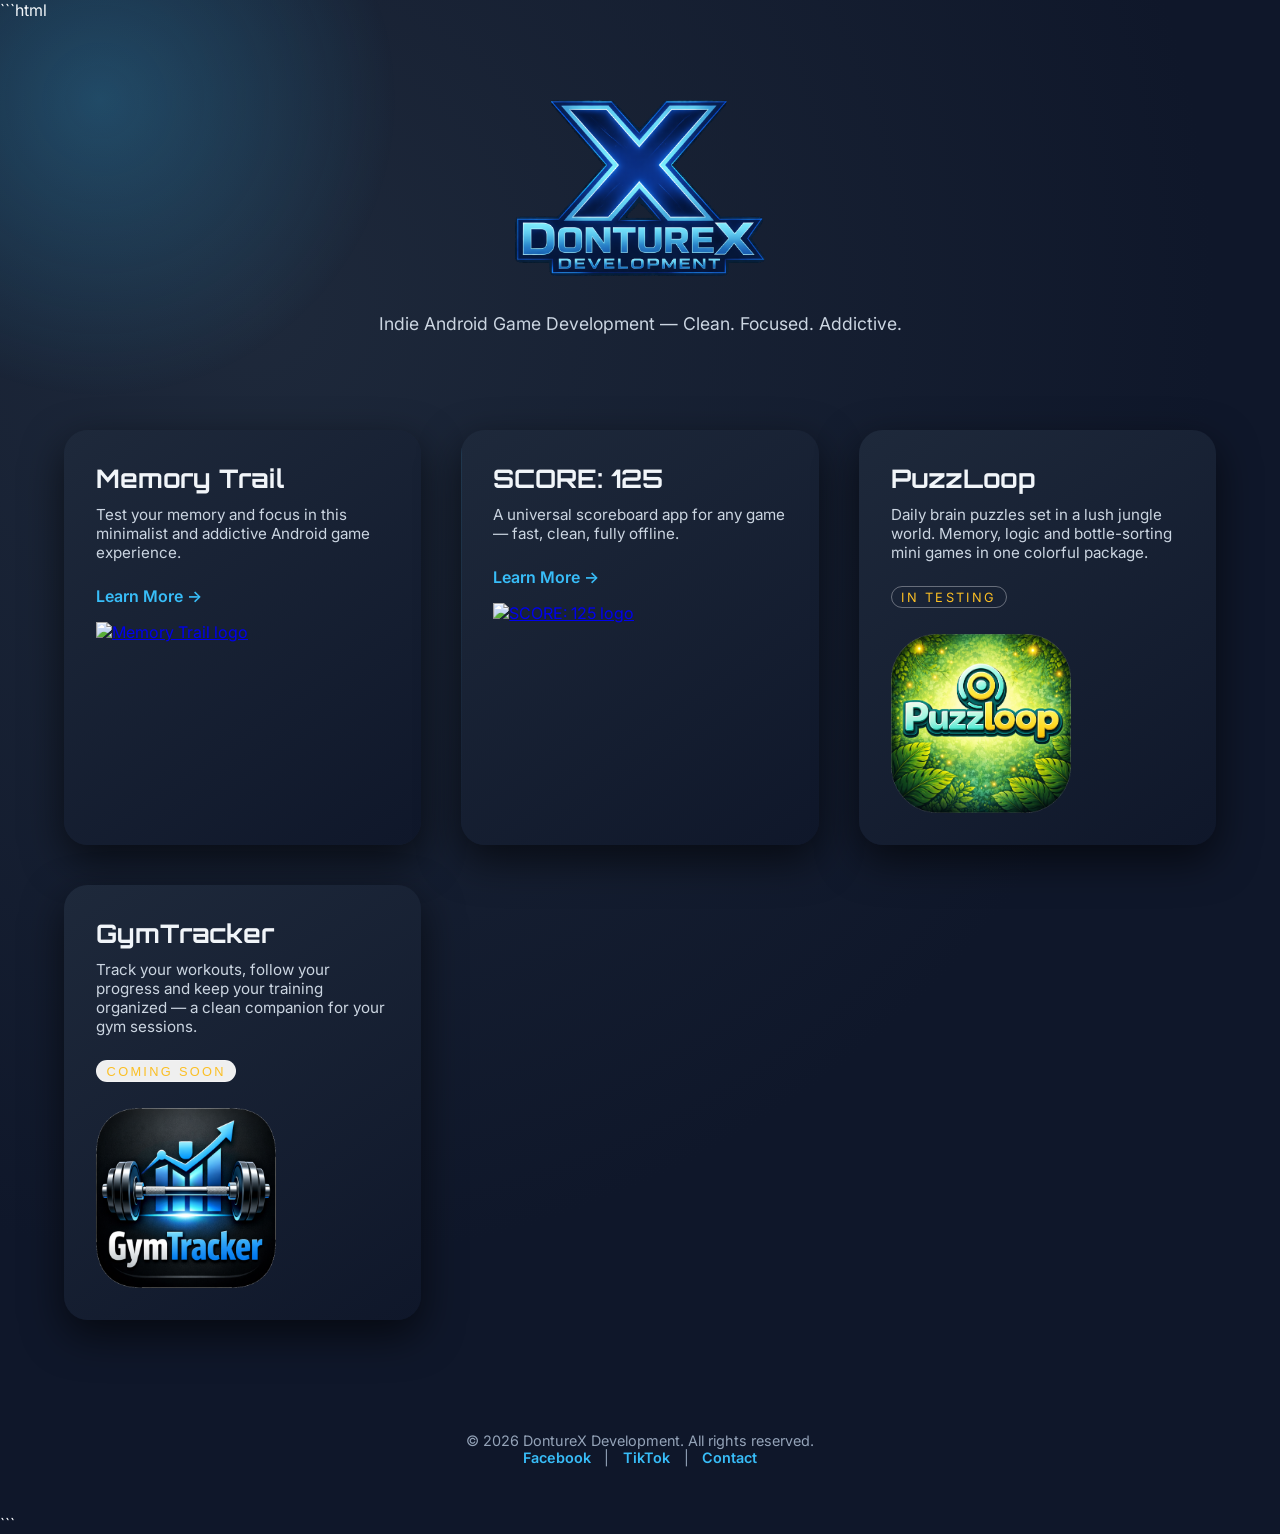
==== index.html @ 1582581e "Update index.html Gym Tracker added" ====
```html
<!DOCTYPE html>
<html lang="en">
<head>
    <meta charset="UTF-8">
    <meta name="viewport" content="width=device-width, initial-scale=1.0">
    <title>DontureX Development</title>

    <!-- Meta -->
    <meta name="description" content="DontureX Development creates clean, focused, and addictive indie Android games and apps like Memory Trail, SCORE: 125, PuzzLoop and GymTracker.">
    <meta name="theme-color" content="#0f172a">

    <!-- Favicon -->
    <link rel="icon" type="image/x-icon" href="images/favicon.ico">
    <link rel="icon" type="image/png" sizes="32x32" href="images/logo.png">
    <link rel="apple-touch-icon" sizes="180x180" href="images/logo.png">

    <!-- Fonts -->
    <link rel="preconnect" href="https://fonts.googleapis.com">
    <link rel="preconnect" href="https://fonts.gstatic.com" crossorigin>
    <link href="https://fonts.googleapis.com/css2?family=Orbitron:wght@500;700&family=Inter:wght@400;600&display=swap" rel="stylesheet">

    <style>
        * { box-sizing: border-box; margin: 0; padding: 0; }

        body {
            font-family: 'Inter', sans-serif;
            background: radial-gradient(circle at 20% 20%, #1e293b, #0f172a 60%);
            color: #f1f5f9;
            overflow-x: hidden;
        }

        body::before {
            content: "";
            position: fixed;
            width: 600px;
            height: 600px;
            background: radial-gradient(circle, rgba(56,189,248,0.25), transparent 70%);
            top: -200px;
            left: -200px;
            animation: floatGlow 12s ease-in-out infinite alternate;
            z-index: -1;
        }

        @keyframes floatGlow {
            from { transform: translate(0,0) scale(1); }
            to { transform: translate(150px,100px) scale(1.2); }
        }

        header {
            text-align: center;
            padding: 5rem 1rem 3rem;
            animation: fadeIn 1.2s ease forwards;
        }

        @keyframes fadeIn {
            from { opacity: 0; transform: translateY(20px); }
            to { opacity: 1; transform: translateY(0); }
        }

        header img {
            width: 250px;
            margin-bottom: 1.5rem;
            transition: transform 0.4s ease;
        }

        header img:hover {
            transform: rotate(-5deg) scale(1.05);
        }

        h1 {
            font-family: 'Orbitron', sans-serif;
            font-size: 2.8rem;
            letter-spacing: 2px;
        }

        .tagline {
            margin-top: 0.8rem;
            font-size: 1.1rem;
            color: #cbd5e1;
        }

        .container {
            max-width: 1200px;
            margin: 3rem auto;
            padding: 0 1.5rem;
        }

        .games-grid {
            display: grid;
            grid-template-columns: repeat(auto-fit, minmax(300px, 1fr));
            gap: 2.5rem;
        }

        .game-card {
            background: linear-gradient(145deg, #1e293b, #0f172a);
            border-radius: 24px;
            padding: 2rem;
            position: relative;
            overflow: hidden;
            box-shadow: 0 15px 40px rgba(0,0,0,0.6);
            transition: transform 0.3s ease, box-shadow 0.3s ease;
            opacity: 0;
            transform: translateY(30px);
            animation: cardFade 0.8s ease forwards;
        }

        .game-card:nth-child(1) { animation-delay: 0.2s; }
        .game-card:nth-child(2) { animation-delay: 0.4s; }
        .game-card:nth-child(3) { animation-delay: 0.6s; }
        .game-card:nth-child(4) { animation-delay: 0.8s; }

        @keyframes cardFade {
            to { opacity: 1; transform: translateY(0); }
        }

        .game-card::before {
            content: "";
            position: absolute;
            inset: 0;
            background: linear-gradient(120deg, transparent, rgba(56,189,248,0.2), transparent);
            transform: translateX(-100%);
            transition: transform 0.6s ease;
        }

        .game-card:hover::before {
            transform: translateX(100%);
        }

        .game-card:hover {
            transform: translateY(-10px);
            box-shadow: 0 20px 60px rgba(0,0,0,0.8);
        }

        .game-card h2 {
            font-family: 'Orbitron', sans-serif;
            margin-bottom: 0.7rem;
            font-size: 1.6rem;
        }

        .game-card p {
            font-size: 0.95rem;
            color: #cbd5e1;
            margin-bottom: 1.5rem;
        }

        .game-links a {
            display: inline-block;
            margin-right: 1rem;
            text-decoration: none;
            font-weight: 600;
            color: #38bdf8;
            transition: opacity 0.2s ease;
        }

        .game-links a:hover {
            opacity: 0.7;
        }

        .play-badge {
            margin-top: 1rem;
            max-width: 180px;
            transition: transform 0.2s ease;
            cursor: pointer;
        }

        .play-badge:hover {
            transform: scale(1.05);
        }

        .coming-soon-label {
            display: inline-block;
            margin-bottom: 0.6rem;
            font-size: 0.8rem;
            padding: 0.15rem 0.6rem;
            border-radius: 999px;
            border: 1px solid rgba(248,250,252,0.35);
            color: #e5e7eb;
            text-transform: uppercase;
            letter-spacing: 0.18em;
            text-decoration: none;
            transition: opacity 0.2s ease, transform 0.2s ease;
            cursor: pointer;
        }

        .coming-soon-label:hover {
            opacity: 0.8;
            transform: scale(1.05);
        }

        .coming-soon-label span {
            color: #fbbf24;
        }

        footer {
            text-align: center;
            padding: 3rem 1rem;
            margin-top: 4rem;
            font-size: 0.9rem;
            color: #94a3b8;
        }

        .social-links a {
            margin: 0 0.6rem;
            color: #38bdf8;
            text-decoration: none;
            font-weight: 600;
        }

        .social-links a:hover {
            opacity: 0.7;
        }

        /* Popup overlay */
        .popup-overlay {
            position: fixed;
            inset: 0;
            background: rgba(15,23,42,0.8);
            display: none;
            align-items: center;
            justify-content: center;
            z-index: 50;
        }

        .popup-content {
            background: linear-gradient(145deg, #1e293b, #020617);
            border-radius: 20px;
            padding: 2rem 2.5rem;
            max-width: 360px;
            width: 90%;
            text-align: center;
            box-shadow: 0 20px 60px rgba(0,0,0,0.9);
            border: 1px solid rgba(148,163,184,0.4);
        }

        .popup-title {
            font-family: 'Orbitron', sans-serif;
            font-size: 1.4rem;
            margin-bottom: 0.75rem;
        }

        .popup-text {
            font-size: 0.95rem;
            color: #cbd5e1;
            margin-bottom: 1.8rem;
        }

        .popup-button {
            padding: 0.6rem 1.6rem;
            border-radius: 999px;
            border: none;
            background: #38bdf8;
            color: #0f172a;
            font-weight: 600;
            cursor: pointer;
            font-size: 0.95rem;
            transition: background 0.2s ease, transform 0.2s ease;
        }

        .popup-button:hover {
            background: #0ea5e9;
            transform: translateY(-1px);
        }

        @media (max-width: 600px) {
            h1 { font-size: 2rem; }
        }
    </style>
</head>
<body>
<header>
    <img src="images/donturex_logo.png" alt="DontureX Development - Indie Android game studio logo">
    <div class="tagline">Indie Android Game Development — Clean. Focused. Addictive.</div>
</header>

<main>
    <div class="container">
        <div class="games-grid" id="gamesGrid"></div>
    </div>
</main>

<footer>
    © 2026 DontureX Development. All rights reserved.
    <div class="social-links">
        <a href="https://www.facebook.com/profile.php?id=61588318912863">Facebook</a> |
        <a href="https://www.tiktok.com/@donturex5">TikTok</a> |
        <a href="mailto:support@donturexdev.fi">Contact</a>
    </div>
</footer>

<!-- Popup for "Coming Soon" -->
<div class="popup-overlay" id="comingSoonPopup" role="dialog" aria-modal="true" aria-labelledby="popupTitle">
    <div class="popup-content">
        <div class="popup-title" id="popupTitle">Coming Soon</div>
        <div class="popup-text">
            GymTracker is currently in development.<br>
            Stay tuned – more information will be available soon!
        </div>
        <button class="popup-button" id="popupCloseBtn">OK</button>
    </div>
</div>

<script>
    const games = [
        {
            title: "Memory Trail",
            description: "Test your memory and focus in this minimalist and addictive Android game experience.",
            url: "/memorytrail/",
            badge: "memorytrail/images/logo.png",
            comingSoon: false,
            comingSoonPopup: false
        },
        {
            title: "SCORE: 125",
            description: "A universal scoreboard app for any game — fast, clean, fully offline.",
            url: "/score125/",
            badge: "score125/images/logo.png",
            comingSoon: false,
            comingSoonPopup: false
        },
        {
            title: "PuzzLoop",
            description: "Daily brain puzzles set in a lush jungle world. Memory, logic and bottle-sorting mini games in one colorful package.",
            url: "/puzzloop/index.html",
            badge: "puzzloop/images/puzzloop_icon.png",
            comingSoon: true,
            comingSoonPopup: false   // link goes to the page, label "In testing"
        },
        {
            title: "GymTracker",
            description: "Track your workouts, follow your progress and keep your training organized — a clean companion for your gym sessions.",
            url: "",   // no real page yet
            badge: "gymtracker/images/ic_GymApp.png",
            comingSoon: true,
            comingSoonPopup: true    // clicking shows popup "Coming Soon!"
        }
    ];

    const grid = document.getElementById("gamesGrid");
    const popup = document.getElementById("comingSoonPopup");
    const popupCloseBtn = document.getElementById("popupCloseBtn");

    function openPopup() {
        popup.style.display = "flex";
    }

    function closePopup() {
        popup.style.display = "none";
    }

    if (popupCloseBtn) {
        popupCloseBtn.addEventListener("click", closePopup);
    }

    if (popup) {
        popup.addEventListener("click", (e) => {
            if (e.target === popup) {
                closePopup();
            }
        });

        document.addEventListener("keydown", (e) => {
            if (e.key === "Escape") {
                closePopup();
            }
        });
    }

    if (grid) {
        games.forEach((game) => {
            const card = document.createElement("div");
            card.className = "game-card";

            let linksHtml = "";

            // PuzzLoop: in testing, goes to its URL
            if (game.comingSoon && !game.comingSoonPopup) {
                linksHtml = `
                    <a href="${game.url}" class="coming-soon-label" aria-label="${game.title} is in testing">
                        <span>In testing</span>
                    </a>
                `;
            }

            // GymTracker: coming soon → open popup
            if (game.comingSoon && game.comingSoonPopup) {
                linksHtml = `
                    <button type="button"
                            class="coming-soon-label"
                            data-coming-soon="true"
                            aria-label="${game.title} is coming soon">
                        <span>Coming soon</span>
                    </button>
                `;
            }

            // Normal "Learn more" for non-comingSoon games
            if (!game.comingSoon && game.url) {
                linksHtml = `
                    <div class="game-links">
                        <a href="${game.url}" aria-label="Learn more about ${game.title}">Learn More →</a>
                    </div>
                `;
            }

            let badgeHtml = "";

            // For GymTracker: clicking badge also opens popup
            if (game.comingSoonPopup) {
                badgeHtml = `
                    <img class="play-badge"
                         src="${game.badge}"
                         alt="${game.title} logo"
                         loading="lazy"
                         data-coming-soon="true">
                `;
            } else if (game.url) {
                badgeHtml = `
                    <a href="${game.url}" aria-label="${game.title}">
                        <img class="play-badge" src="${game.badge}" alt="${game.title} logo" loading="lazy">
                    </a>
                `;
            } else {
                badgeHtml = `
                    <img class="play-badge" src="${game.badge}" alt="${game.title} logo" loading="lazy">
                `;
            }

            card.innerHTML = `
                <h2>${game.title}</h2>
                <p>${game.description}</p>
                ${linksHtml}
                ${badgeHtml}
            `;

            grid.appendChild(card);
        });

        // Delegate click events for all "coming soon" elements
        grid.addEventListener("click", (e) => {
            const target = e.target;
            const isComingSoon = target.matches("[data-coming-soon]") ||
                target.closest("[data-coming-soon]");

            if (isComingSoon) {
                e.preventDefault();
                openPopup();
            }
        });
    }
</script>
</body>
</html>
```
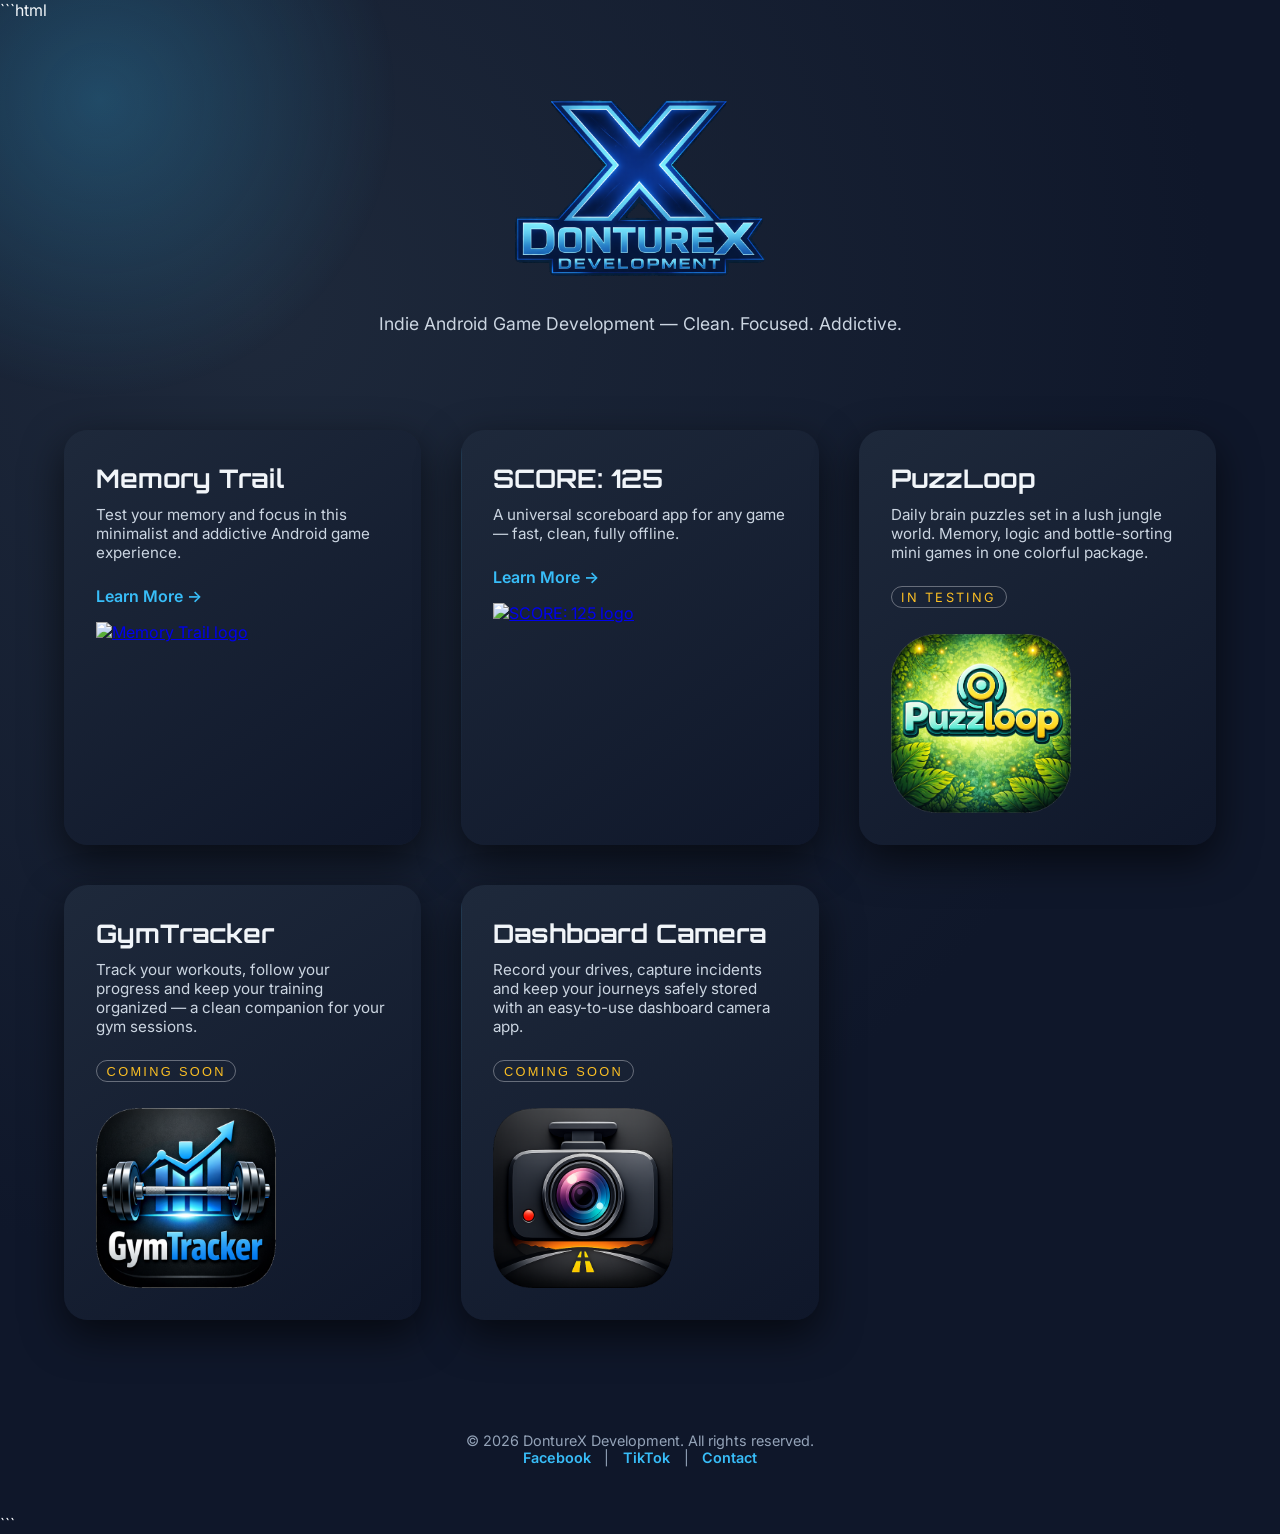
==== commit ad2fbc0a: "Update index.html DashCam added" ====
--- a/index.html
+++ b/index.html
@@ -7,7 +7,7 @@
     <title>DontureX Development</title>
 
     <!-- Meta -->
-    <meta name="description" content="DontureX Development creates clean, focused, and addictive indie Android games and apps like Memory Trail, SCORE: 125, PuzzLoop and GymTracker.">
+    <meta name="description" content="DontureX Development creates clean, focused, and addictive indie Android games and apps like Memory Trail, SCORE: 125, PuzzLoop, GymTracker and Dashboard Camera.">
     <meta name="theme-color" content="#0f172a">
 
     <!-- Favicon -->
@@ -109,6 +109,7 @@
         .game-card:nth-child(2) { animation-delay: 0.4s; }
         .game-card:nth-child(3) { animation-delay: 0.6s; }
         .game-card:nth-child(4) { animation-delay: 0.8s; }
+        .game-card:nth-child(5) { animation-delay: 1.0s; }
 
         @keyframes cardFade {
             to { opacity: 1; transform: translateY(0); }
@@ -181,6 +182,7 @@
             text-decoration: none;
             transition: opacity 0.2s ease, transform 0.2s ease;
             cursor: pointer;
+            background: transparent;
         }
 
         .coming-soon-label:hover {
@@ -292,9 +294,8 @@
 <div class="popup-overlay" id="comingSoonPopup" role="dialog" aria-modal="true" aria-labelledby="popupTitle">
     <div class="popup-content">
         <div class="popup-title" id="popupTitle">Coming Soon</div>
-        <div class="popup-text">
-            GymTracker is currently in development.<br>
-            Stay tuned – more information will be available soon!
+        <div class="popup-text" id="popupText">
+            <!-- Täytetään JS:llä app-kohtaisella tekstillä -->
         </div>
         <button class="popup-button" id="popupCloseBtn">OK</button>
     </div>
@@ -329,18 +330,32 @@
         {
             title: "GymTracker",
             description: "Track your workouts, follow your progress and keep your training organized — a clean companion for your gym sessions.",
-            url: "",   // no real page yet
+            url: "",
             badge: "gymtracker/images/ic_GymApp.png",
             comingSoon: true,
-            comingSoonPopup: true    // clicking shows popup "Coming Soon!"
+            comingSoonPopup: true,   // clicking shows popup "Coming Soon!"
+            popupMessage: "GymTracker is currently in development.<br>Stay tuned – more information will be available soon!"
+        },
+        {
+            title: "Dashboard Camera",
+            description: "Record your drives, capture incidents and keep your journeys safely stored with an easy-to-use dashboard camera app.",
+            url: "",
+            badge: "dashboard_camera/images/ic_DashCam.png",
+            comingSoon: true,
+            comingSoonPopup: true,
+            popupMessage: "Dashboard Camera is currently in development.<br>Stay tuned – more information will be available soon!"
         }
     ];
 
     const grid = document.getElementById("gamesGrid");
     const popup = document.getElementById("comingSoonPopup");
     const popupCloseBtn = document.getElementById("popupCloseBtn");
-
-    function openPopup() {
+    const popupText = document.getElementById("popupText");
+
+    function openPopup(message) {
+        if (popupText) {
+            popupText.innerHTML = message;
+        }
         popup.style.display = "flex";
     }
 
@@ -382,12 +397,13 @@
                 `;
             }
 
-            // GymTracker: coming soon → open popup
+            // GymTracker, Dashboard Camera: coming soon → open popup
             if (game.comingSoon && game.comingSoonPopup) {
                 linksHtml = `
                     <button type="button"
                             class="coming-soon-label"
                             data-coming-soon="true"
+                            data-popup-message="${encodeURIComponent(game.popupMessage || '')}"
                             aria-label="${game.title} is coming soon">
                         <span>Coming soon</span>
                     </button>
@@ -405,14 +421,15 @@
 
             let badgeHtml = "";
 
-            // For GymTracker: clicking badge also opens popup
+            // GymTracker & Dashboard Camera: clicking badge also opens popup
             if (game.comingSoonPopup) {
                 badgeHtml = `
                     <img class="play-badge"
                          src="${game.badge}"
                          alt="${game.title} logo"
                          loading="lazy"
-                         data-coming-soon="true">
+                         data-coming-soon="true"
+                         data-popup-message="${encodeURIComponent(game.popupMessage || '')}">
                 `;
             } else if (game.url) {
                 badgeHtml = `
@@ -436,15 +453,14 @@
             grid.appendChild(card);
         });
 
-        // Delegate click events for all "coming soon" elements
+        // Delegate click events for all "coming soon" elements (GymTracker + Dashboard Camera)
         grid.addEventListener("click", (e) => {
-            const target = e.target;
-            const isComingSoon = target.matches("[data-coming-soon]") ||
-                target.closest("[data-coming-soon]");
-
-            if (isComingSoon) {
+            const target = e.target.closest("[data-coming-soon]");
+            if (target) {
                 e.preventDefault();
-                openPopup();
+                const encoded = target.getAttribute("data-popup-message") || "";
+                const message = decodeURIComponent(encoded) || "This app is coming soon. Stay tuned!";
+                openPopup(message);
             }
         });
     }
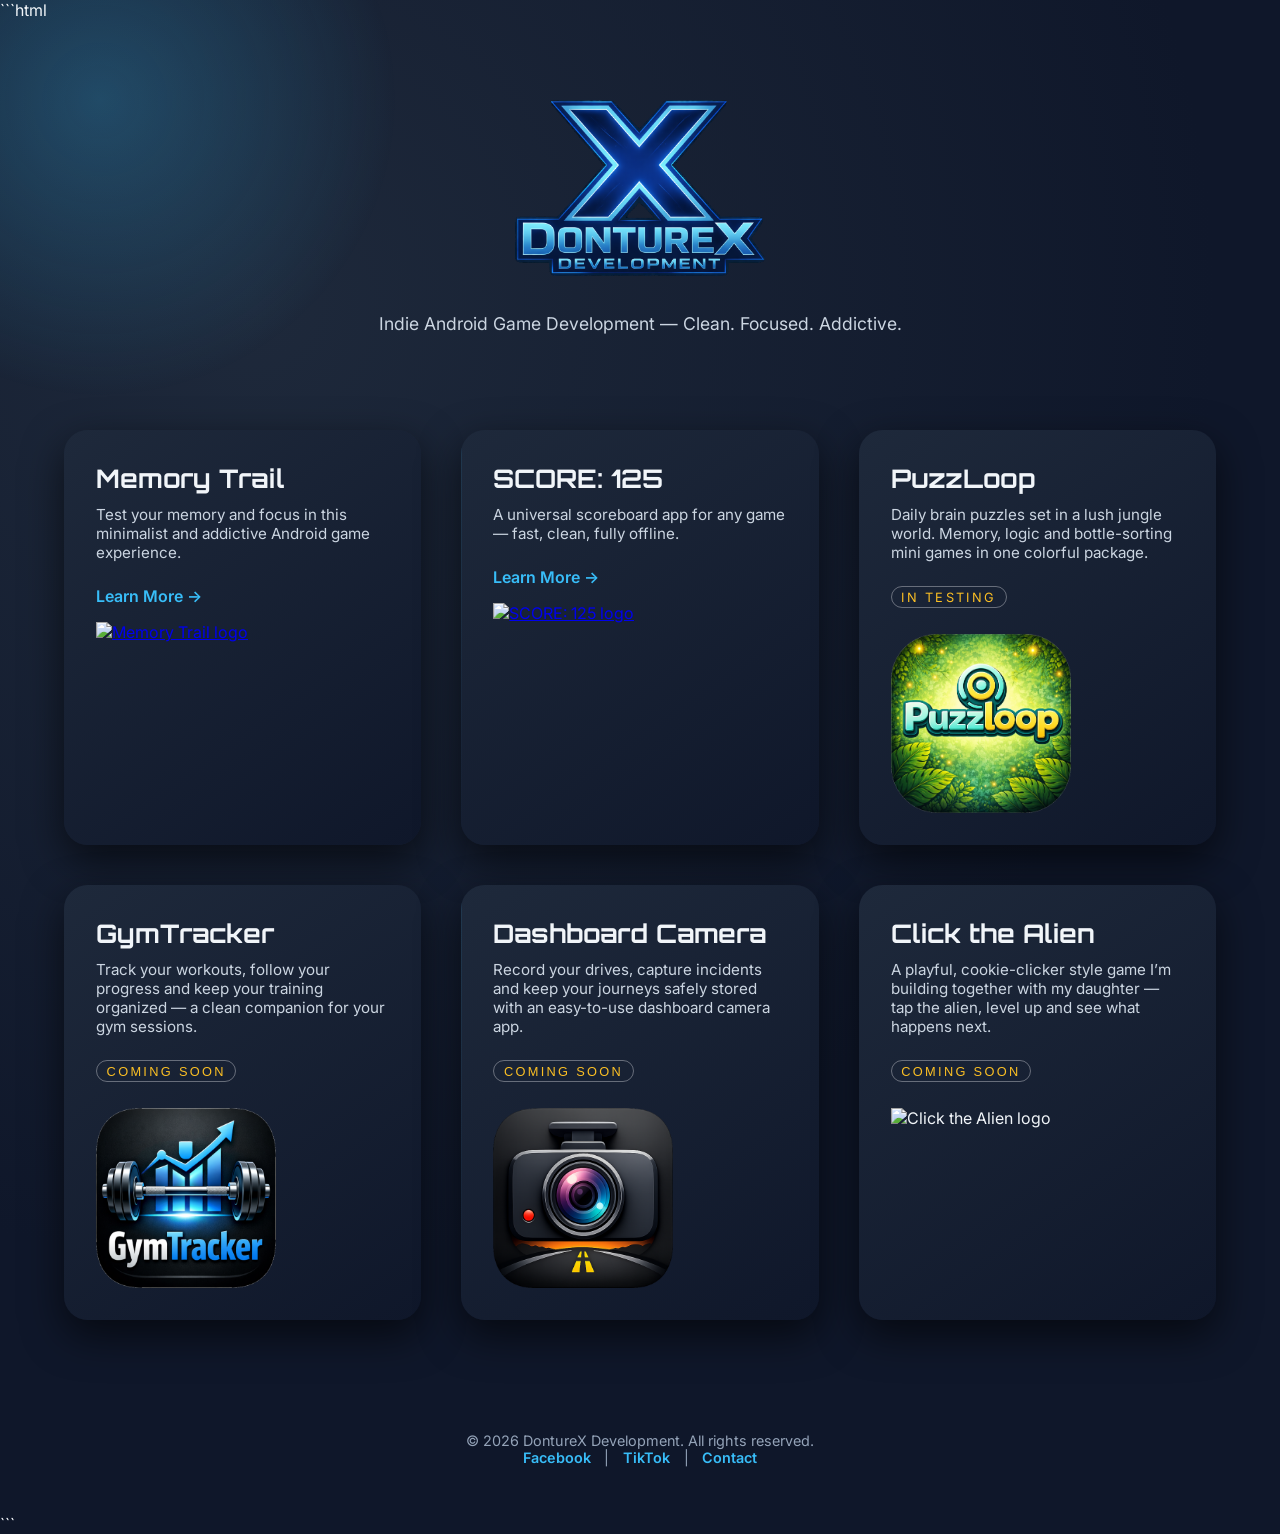
==== commit a70ebf0c: "Update index.html Click the Alien added" ====
--- a/index.html
+++ b/index.html
@@ -7,7 +7,7 @@
     <title>DontureX Development</title>
 
     <!-- Meta -->
-    <meta name="description" content="DontureX Development creates clean, focused, and addictive indie Android games and apps like Memory Trail, SCORE: 125, PuzzLoop, GymTracker and Dashboard Camera.">
+    <meta name="description" content="DontureX Development creates clean, focused, and addictive indie Android games and apps like Memory Trail, SCORE: 125, PuzzLoop, GymTracker, Dashboard Camera and Click the Alien.">
     <meta name="theme-color" content="#0f172a">
 
     <!-- Favicon -->
@@ -110,6 +110,7 @@
         .game-card:nth-child(3) { animation-delay: 0.6s; }
         .game-card:nth-child(4) { animation-delay: 0.8s; }
         .game-card:nth-child(5) { animation-delay: 1.0s; }
+        .game-card:nth-child(6) { animation-delay: 1.2s; }
 
         @keyframes cardFade {
             to { opacity: 1; transform: translateY(0); }
@@ -333,7 +334,7 @@
             url: "",
             badge: "gymtracker/images/ic_GymApp.png",
             comingSoon: true,
-            comingSoonPopup: true,   // clicking shows popup "Coming Soon!"
+            comingSoonPopup: true,
             popupMessage: "GymTracker is currently in development.<br>Stay tuned – more information will be available soon!"
         },
         {
@@ -344,6 +345,15 @@
             comingSoon: true,
             comingSoonPopup: true,
             popupMessage: "Dashboard Camera is currently in development.<br>Stay tuned – more information will be available soon!"
+        },
+        {
+            title: "Click the Alien",
+            description: "A playful, cookie-clicker style game I’m building together with my daughter — tap the alien, level up and see what happens next.",
+            url: "",
+            badge: "click_the_coockie/images/alien_thing.png",
+            comingSoon: true,
+            comingSoonPopup: true,
+            popupMessage: "Click the Alien is a fun tap-game project in development<br>together with my daughter. Stay tuned for a playful release!"
         }
     ];
 
@@ -397,7 +407,7 @@
                 `;
             }
 
-            // GymTracker, Dashboard Camera: coming soon → open popup
+            // GymTracker, Dashboard Camera, Click the Alien: coming soon → open popup
             if (game.comingSoon && game.comingSoonPopup) {
                 linksHtml = `
                     <button type="button"
@@ -421,7 +431,7 @@
 
             let badgeHtml = "";
 
-            // GymTracker & Dashboard Camera: clicking badge also opens popup
+            // Apps with popup: clicking badge also opens popup
             if (game.comingSoonPopup) {
                 badgeHtml = `
                     <img class="play-badge"
@@ -453,7 +463,7 @@
             grid.appendChild(card);
         });
 
-        // Delegate click events for all "coming soon" elements (GymTracker + Dashboard Camera)
+        // Delegate click events for all "coming soon" elements (GymTracker, Dashboard Camera, Click the Alien)
         grid.addEventListener("click", (e) => {
             const target = e.target.closest("[data-coming-soon]");
             if (target) {
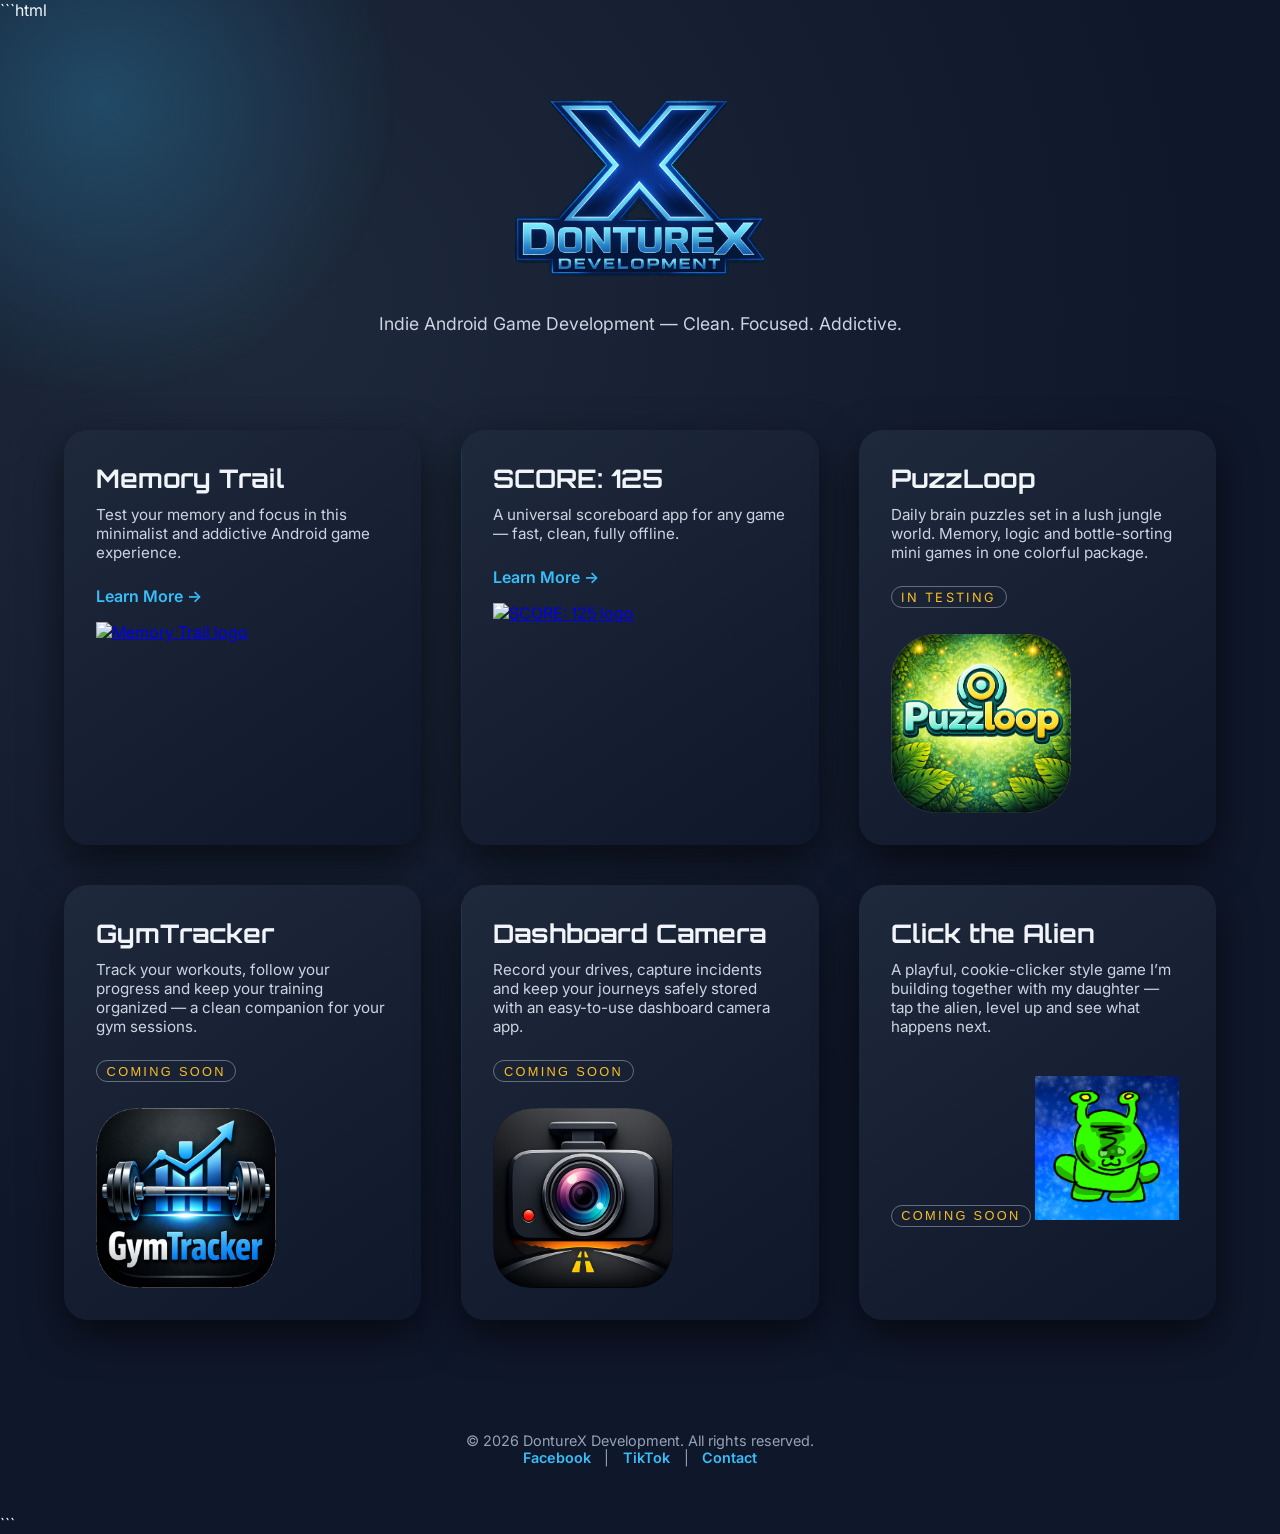
==== commit 045279cb: "Update index.html" ====
--- a/index.html
+++ b/index.html
@@ -350,7 +350,7 @@
             title: "Click the Alien",
             description: "A playful, cookie-clicker style game I’m building together with my daughter — tap the alien, level up and see what happens next.",
             url: "",
-            badge: "click_the_coockie/images/alien_thing.png",
+            badge: "click_the_alien/images/alien_thing.png",
             comingSoon: true,
             comingSoonPopup: true,
             popupMessage: "Click the Alien is a fun tap-game project in development<br>together with my daughter. Stay tuned for a playful release!"
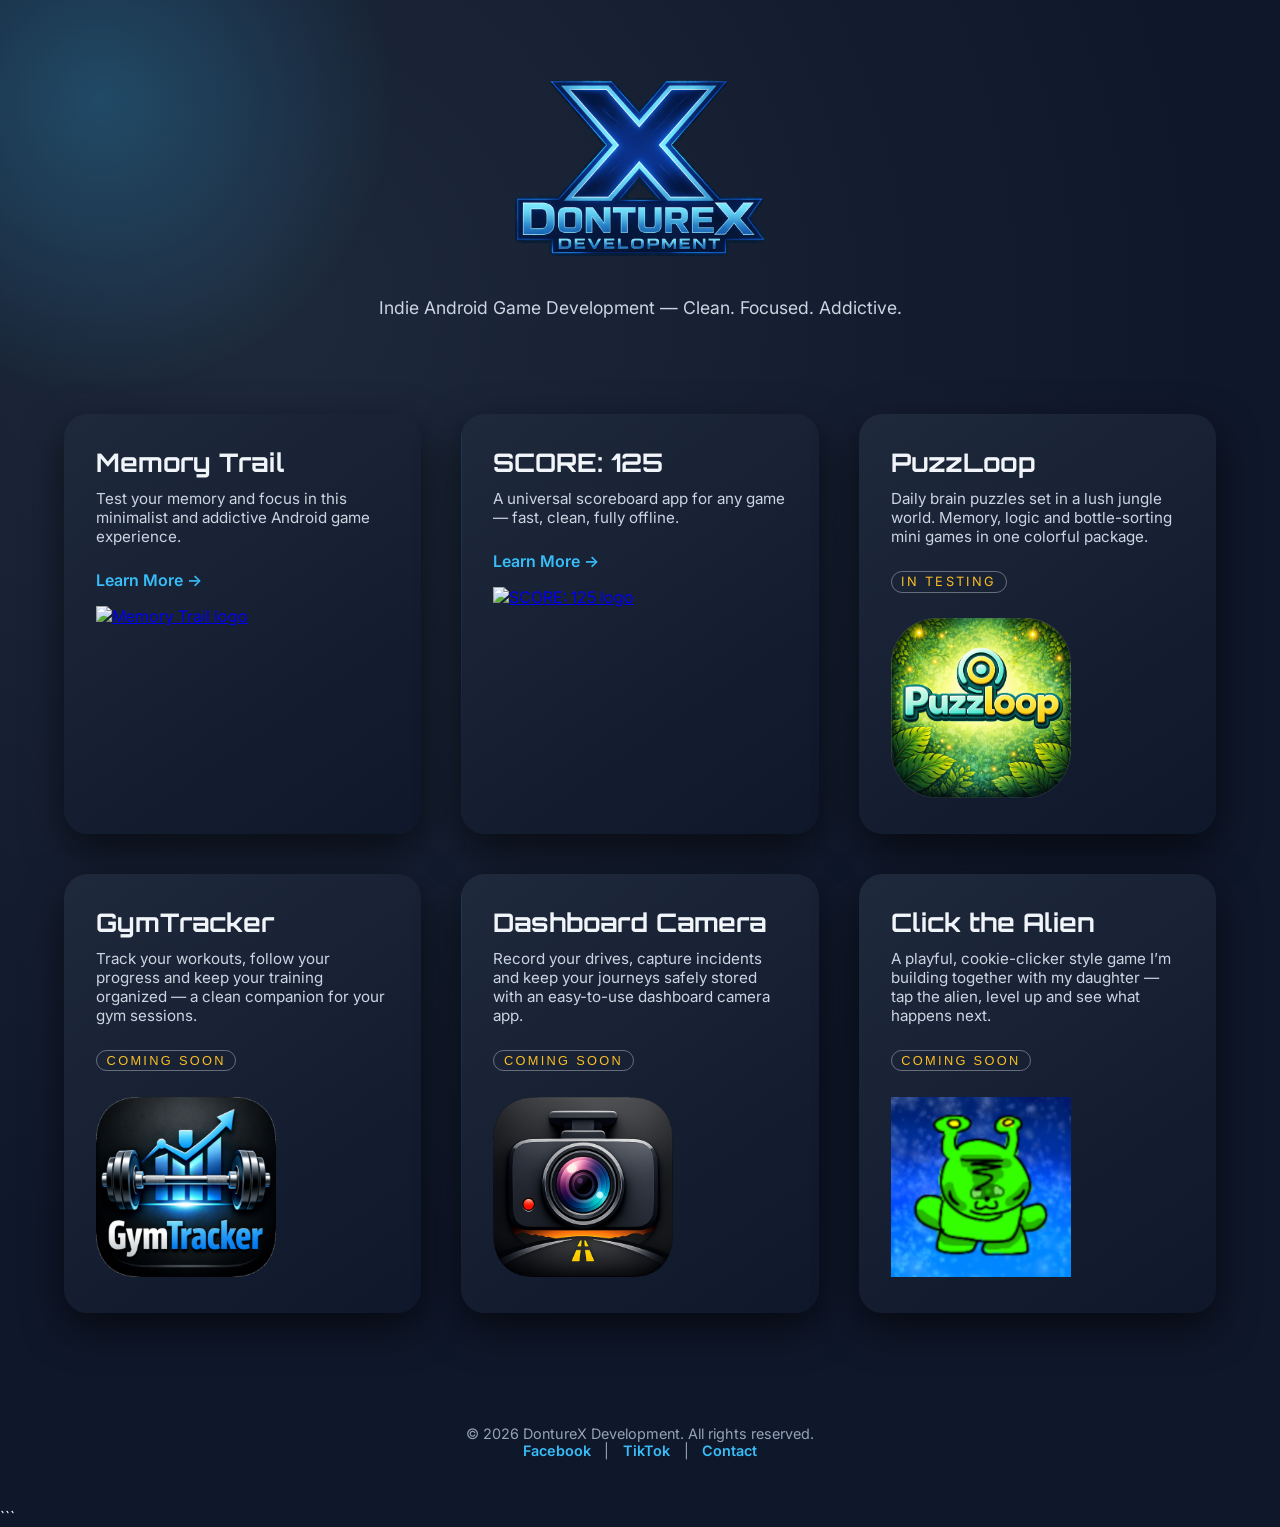
==== commit 1260b93f: "Update index.html" ====
--- a/index.html
+++ b/index.html
@@ -1,4 +1,3 @@
-```html
 <!DOCTYPE html>
 <html lang="en">
 <head>
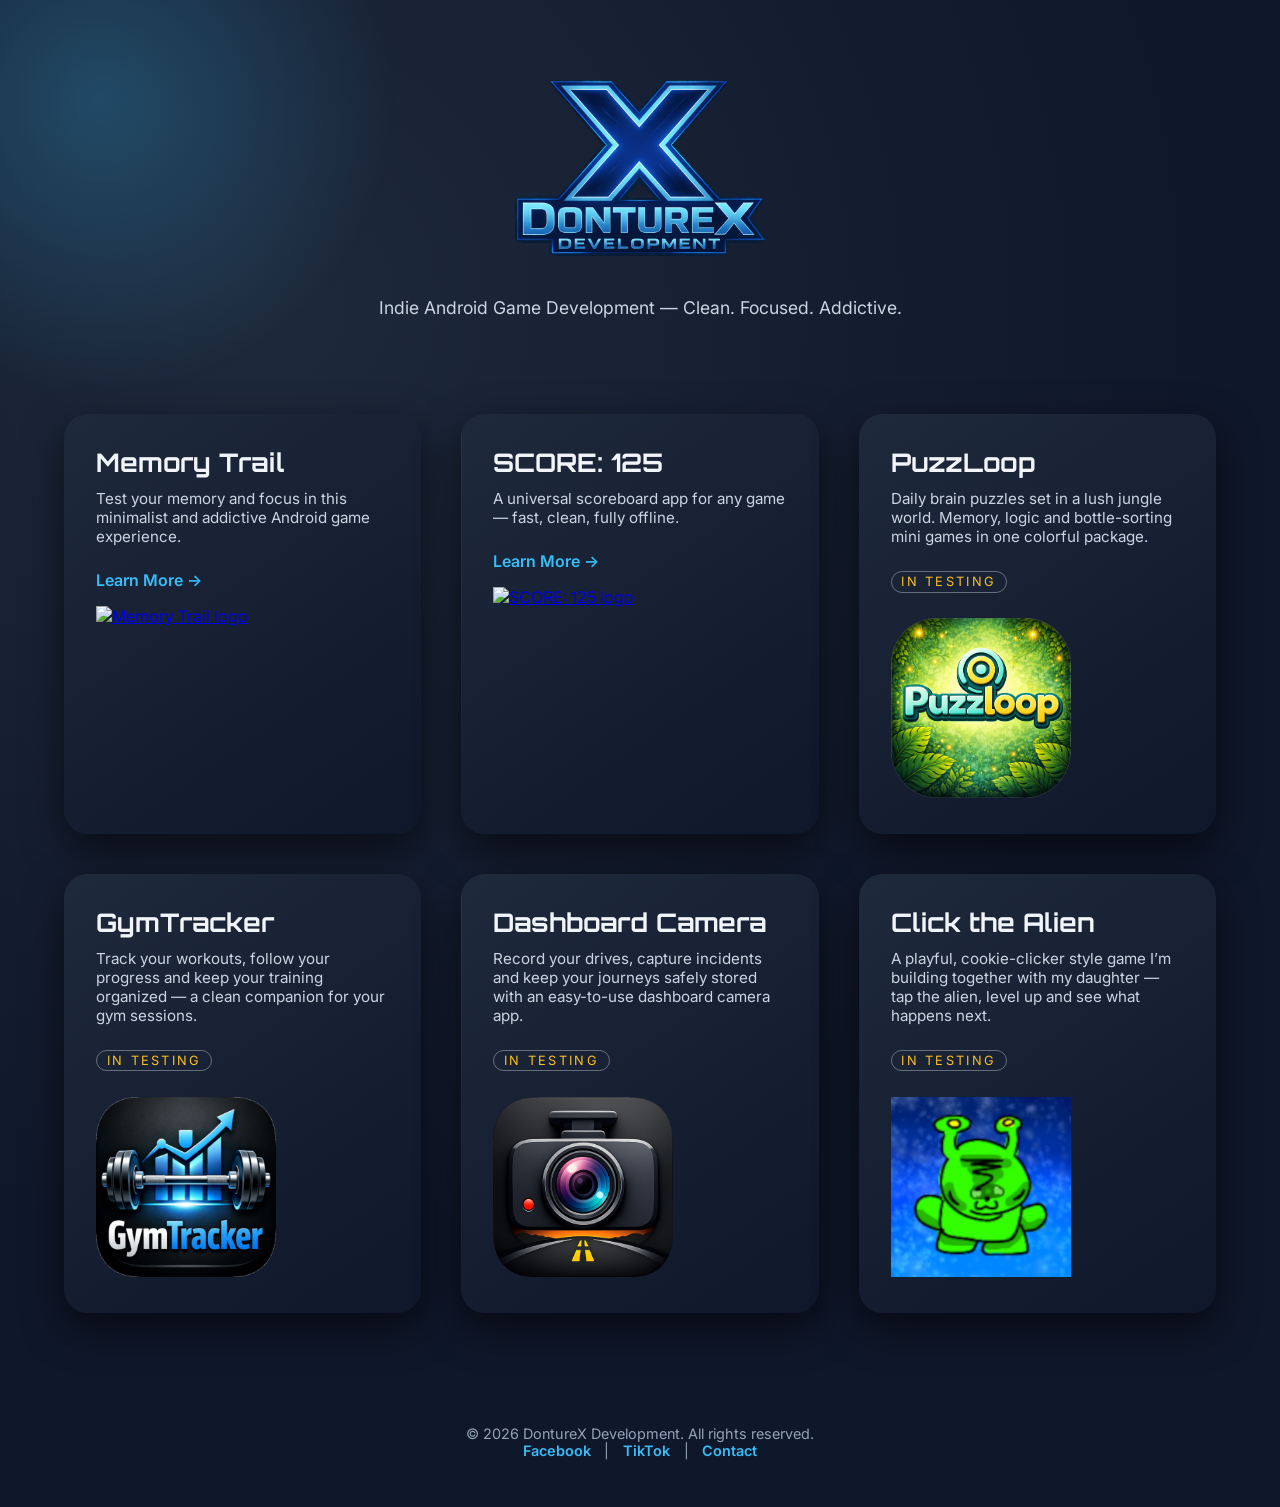
==== commit 04240ab1: "Update index.html" ====
--- a/index.html
+++ b/index.html
@@ -4,31 +4,25 @@
     <meta charset="UTF-8">
     <meta name="viewport" content="width=device-width, initial-scale=1.0">
     <title>DontureX Development</title>
-
     <!-- Meta -->
     <meta name="description" content="DontureX Development creates clean, focused, and addictive indie Android games and apps like Memory Trail, SCORE: 125, PuzzLoop, GymTracker, Dashboard Camera and Click the Alien.">
     <meta name="theme-color" content="#0f172a">
-
     <!-- Favicon -->
     <link rel="icon" type="image/x-icon" href="images/favicon.ico">
     <link rel="icon" type="image/png" sizes="32x32" href="images/logo.png">
     <link rel="apple-touch-icon" sizes="180x180" href="images/logo.png">
-
     <!-- Fonts -->
     <link rel="preconnect" href="https://fonts.googleapis.com">
     <link rel="preconnect" href="https://fonts.gstatic.com" crossorigin>
     <link href="https://fonts.googleapis.com/css2?family=Orbitron:wght@500;700&family=Inter:wght@400;600&display=swap" rel="stylesheet">
-
     <style>
         * { box-sizing: border-box; margin: 0; padding: 0; }
-
         body {
             font-family: 'Inter', sans-serif;
             background: radial-gradient(circle at 20% 20%, #1e293b, #0f172a 60%);
             color: #f1f5f9;
             overflow-x: hidden;
         }
-
         body::before {
             content: "";
             position: fixed;
@@ -40,57 +34,47 @@
             animation: floatGlow 12s ease-in-out infinite alternate;
             z-index: -1;
         }
-
         @keyframes floatGlow {
             from { transform: translate(0,0) scale(1); }
             to { transform: translate(150px,100px) scale(1.2); }
         }
-
         header {
             text-align: center;
             padding: 5rem 1rem 3rem;
             animation: fadeIn 1.2s ease forwards;
         }
-
         @keyframes fadeIn {
             from { opacity: 0; transform: translateY(20px); }
             to { opacity: 1; transform: translateY(0); }
         }
-
         header img {
             width: 250px;
             margin-bottom: 1.5rem;
             transition: transform 0.4s ease;
         }
-
         header img:hover {
             transform: rotate(-5deg) scale(1.05);
         }
-
         h1 {
             font-family: 'Orbitron', sans-serif;
             font-size: 2.8rem;
             letter-spacing: 2px;
         }
-
         .tagline {
             margin-top: 0.8rem;
             font-size: 1.1rem;
             color: #cbd5e1;
         }
-
         .container {
             max-width: 1200px;
             margin: 3rem auto;
             padding: 0 1.5rem;
         }
-
         .games-grid {
             display: grid;
             grid-template-columns: repeat(auto-fit, minmax(300px, 1fr));
             gap: 2.5rem;
         }
-
         .game-card {
             background: linear-gradient(145deg, #1e293b, #0f172a);
             border-radius: 24px;
@@ -103,18 +87,15 @@
             transform: translateY(30px);
             animation: cardFade 0.8s ease forwards;
         }
-
         .game-card:nth-child(1) { animation-delay: 0.2s; }
         .game-card:nth-child(2) { animation-delay: 0.4s; }
         .game-card:nth-child(3) { animation-delay: 0.6s; }
         .game-card:nth-child(4) { animation-delay: 0.8s; }
         .game-card:nth-child(5) { animation-delay: 1.0s; }
         .game-card:nth-child(6) { animation-delay: 1.2s; }
-
         @keyframes cardFade {
             to { opacity: 1; transform: translateY(0); }
         }
-
         .game-card::before {
             content: "";
             position: absolute;
@@ -123,28 +104,23 @@
             transform: translateX(-100%);
             transition: transform 0.6s ease;
         }
-
         .game-card:hover::before {
             transform: translateX(100%);
         }
-
         .game-card:hover {
             transform: translateY(-10px);
             box-shadow: 0 20px 60px rgba(0,0,0,0.8);
         }
-
         .game-card h2 {
             font-family: 'Orbitron', sans-serif;
             margin-bottom: 0.7rem;
             font-size: 1.6rem;
         }
-
         .game-card p {
             font-size: 0.95rem;
             color: #cbd5e1;
             margin-bottom: 1.5rem;
         }
-
         .game-links a {
             display: inline-block;
             margin-right: 1rem;
@@ -153,22 +129,18 @@
             color: #38bdf8;
             transition: opacity 0.2s ease;
         }
-
         .game-links a:hover {
             opacity: 0.7;
         }
-
         .play-badge {
             margin-top: 1rem;
             max-width: 180px;
             transition: transform 0.2s ease;
             cursor: pointer;
         }
-
         .play-badge:hover {
             transform: scale(1.05);
         }
-
         .coming-soon-label {
             display: inline-block;
             margin-bottom: 0.6rem;
@@ -184,16 +156,13 @@
             cursor: pointer;
             background: transparent;
         }
-
         .coming-soon-label:hover {
             opacity: 0.8;
             transform: scale(1.05);
         }
-
         .coming-soon-label span {
             color: #fbbf24;
         }
-
         footer {
             text-align: center;
             padding: 3rem 1rem;
@@ -201,19 +170,16 @@
             font-size: 0.9rem;
             color: #94a3b8;
         }
-
         .social-links a {
             margin: 0 0.6rem;
             color: #38bdf8;
             text-decoration: none;
             font-weight: 600;
         }
-
         .social-links a:hover {
             opacity: 0.7;
         }
-
-        /* Popup overlay */
+        /* Popup overlay – jää, mutta ei käytössä kun comingSoonPopup=false kaikilla */
         .popup-overlay {
             position: fixed;
             inset: 0;
@@ -223,7 +189,6 @@
             justify-content: center;
             z-index: 50;
         }
-
         .popup-content {
             background: linear-gradient(145deg, #1e293b, #020617);
             border-radius: 20px;
@@ -234,19 +199,16 @@
             box-shadow: 0 20px 60px rgba(0,0,0,0.9);
             border: 1px solid rgba(148,163,184,0.4);
         }
-
         .popup-title {
             font-family: 'Orbitron', sans-serif;
             font-size: 1.4rem;
             margin-bottom: 0.75rem;
         }
-
         .popup-text {
             font-size: 0.95rem;
             color: #cbd5e1;
             margin-bottom: 1.8rem;
         }
-
         .popup-button {
             padding: 0.6rem 1.6rem;
             border-radius: 999px;
@@ -258,12 +220,10 @@
             font-size: 0.95rem;
             transition: background 0.2s ease, transform 0.2s ease;
         }
-
         .popup-button:hover {
             background: #0ea5e9;
             transform: translateY(-1px);
         }
-
         @media (max-width: 600px) {
             h1 { font-size: 2rem; }
         }
@@ -274,13 +234,11 @@
     <img src="images/donturex_logo.png" alt="DontureX Development - Indie Android game studio logo">
     <div class="tagline">Indie Android Game Development — Clean. Focused. Addictive.</div>
 </header>
-
 <main>
     <div class="container">
         <div class="games-grid" id="gamesGrid"></div>
     </div>
 </main>
-
 <footer>
     © 2026 DontureX Development. All rights reserved.
     <div class="social-links">
@@ -290,13 +248,11 @@
     </div>
 </footer>
 
-<!-- Popup for "Coming Soon" -->
+<!-- Popup jää sivulle, mutta sitä ei enää avata -->
 <div class="popup-overlay" id="comingSoonPopup" role="dialog" aria-modal="true" aria-labelledby="popupTitle">
     <div class="popup-content">
         <div class="popup-title" id="popupTitle">Coming Soon</div>
-        <div class="popup-text" id="popupText">
-            <!-- Täytetään JS:llä app-kohtaisella tekstillä -->
-        </div>
+        <div class="popup-text" id="popupText"></div>
         <button class="popup-button" id="popupCloseBtn">OK</button>
     </div>
 </div>
@@ -330,29 +286,26 @@
         {
             title: "GymTracker",
             description: "Track your workouts, follow your progress and keep your training organized — a clean companion for your gym sessions.",
-            url: "",
+            url: "/gymtracker/index.html",
             badge: "gymtracker/images/ic_GymApp.png",
-            comingSoon: true,
-            comingSoonPopup: true,
-            popupMessage: "GymTracker is currently in development.<br>Stay tuned – more information will be available soon!"
+            comingSoon: true,        // näytetään "In testing" -label
+            comingSoonPopup: false   // ei popupia, vaan linkki
         },
         {
             title: "Dashboard Camera",
             description: "Record your drives, capture incidents and keep your journeys safely stored with an easy-to-use dashboard camera app.",
-            url: "",
+            url: "/dashboard_camera/index.html",
             badge: "dashboard_camera/images/ic_DashCam.png",
             comingSoon: true,
-            comingSoonPopup: true,
-            popupMessage: "Dashboard Camera is currently in development.<br>Stay tuned – more information will be available soon!"
+            comingSoonPopup: false   // "In testing" + link
         },
         {
             title: "Click the Alien",
             description: "A playful, cookie-clicker style game I’m building together with my daughter — tap the alien, level up and see what happens next.",
-            url: "",
+            url: "/click_the_alien/index.html",
             badge: "click_the_alien/images/alien_thing.png",
             comingSoon: true,
-            comingSoonPopup: true,
-            popupMessage: "Click the Alien is a fun tap-game project in development<br>together with my daughter. Stay tuned for a playful release!"
+            comingSoonPopup: false   // "In testing" + link
         }
     ];
 
@@ -365,24 +318,26 @@
         if (popupText) {
             popupText.innerHTML = message;
         }
-        popup.style.display = "flex";
+        if (popup) {
+            popup.style.display = "flex";
+        }
     }
 
     function closePopup() {
-        popup.style.display = "none";
+        if (popup) {
+            popup.style.display = "none";
+        }
     }
 
     if (popupCloseBtn) {
         popupCloseBtn.addEventListener("click", closePopup);
     }
-
     if (popup) {
         popup.addEventListener("click", (e) => {
             if (e.target === popup) {
                 closePopup();
             }
         });
-
         document.addEventListener("keydown", (e) => {
             if (e.key === "Escape") {
                 closePopup();
@@ -397,8 +352,8 @@
 
             let linksHtml = "";
 
-            // PuzzLoop: in testing, goes to its URL
-            if (game.comingSoon && !game.comingSoonPopup) {
+            // Kaikki comingSoon (PuzzLoop, GymTracker, Dashboard Camera, Click the Alien) → "In testing" -label linkkinä
+            if (game.comingSoon && game.url) {
                 linksHtml = `
                     <a href="${game.url}" class="coming-soon-label" aria-label="${game.title} is in testing">
                         <span>In testing</span>
@@ -406,20 +361,7 @@
                 `;
             }
 
-            // GymTracker, Dashboard Camera, Click the Alien: coming soon → open popup
-            if (game.comingSoon && game.comingSoonPopup) {
-                linksHtml = `
-                    <button type="button"
-                            class="coming-soon-label"
-                            data-coming-soon="true"
-                            data-popup-message="${encodeURIComponent(game.popupMessage || '')}"
-                            aria-label="${game.title} is coming soon">
-                        <span>Coming soon</span>
-                    </button>
-                `;
-            }
-
-            // Normal "Learn more" for non-comingSoon games
+            // Normaalit "Learn more" -linkit ei-comingSoon-peleille
             if (!game.comingSoon && game.url) {
                 linksHtml = `
                     <div class="game-links">
@@ -430,17 +372,8 @@
 
             let badgeHtml = "";
 
-            // Apps with popup: clicking badge also opens popup
-            if (game.comingSoonPopup) {
-                badgeHtml = `
-                    <img class="play-badge"
-                         src="${game.badge}"
-                         alt="${game.title} logo"
-                         loading="lazy"
-                         data-coming-soon="true"
-                         data-popup-message="${encodeURIComponent(game.popupMessage || '')}">
-                `;
-            } else if (game.url) {
+            // Badge ohjaa aina suoraan sivulle, jos url olemassa
+            if (game.url) {
                 badgeHtml = `
                     <a href="${game.url}" aria-label="${game.title}">
                         <img class="play-badge" src="${game.badge}" alt="${game.title} logo" loading="lazy">
@@ -458,22 +391,14 @@
                 ${linksHtml}
                 ${badgeHtml}
             `;
-
             grid.appendChild(card);
         });
 
-        // Delegate click events for all "coming soon" elements (GymTracker, Dashboard Camera, Click the Alien)
+        // Popup-delegaatiota ei tarvita enää, mutta jätetään tyhjäksi (ei tee mitään)
         grid.addEventListener("click", (e) => {
-            const target = e.target.closest("[data-coming-soon]");
-            if (target) {
-                e.preventDefault();
-                const encoded = target.getAttribute("data-popup-message") || "";
-                const message = decodeURIComponent(encoded) || "This app is coming soon. Stay tuned!";
-                openPopup(message);
-            }
+            // ei popup-käsittelyä
         });
     }
 </script>
 </body>
 </html>
-```
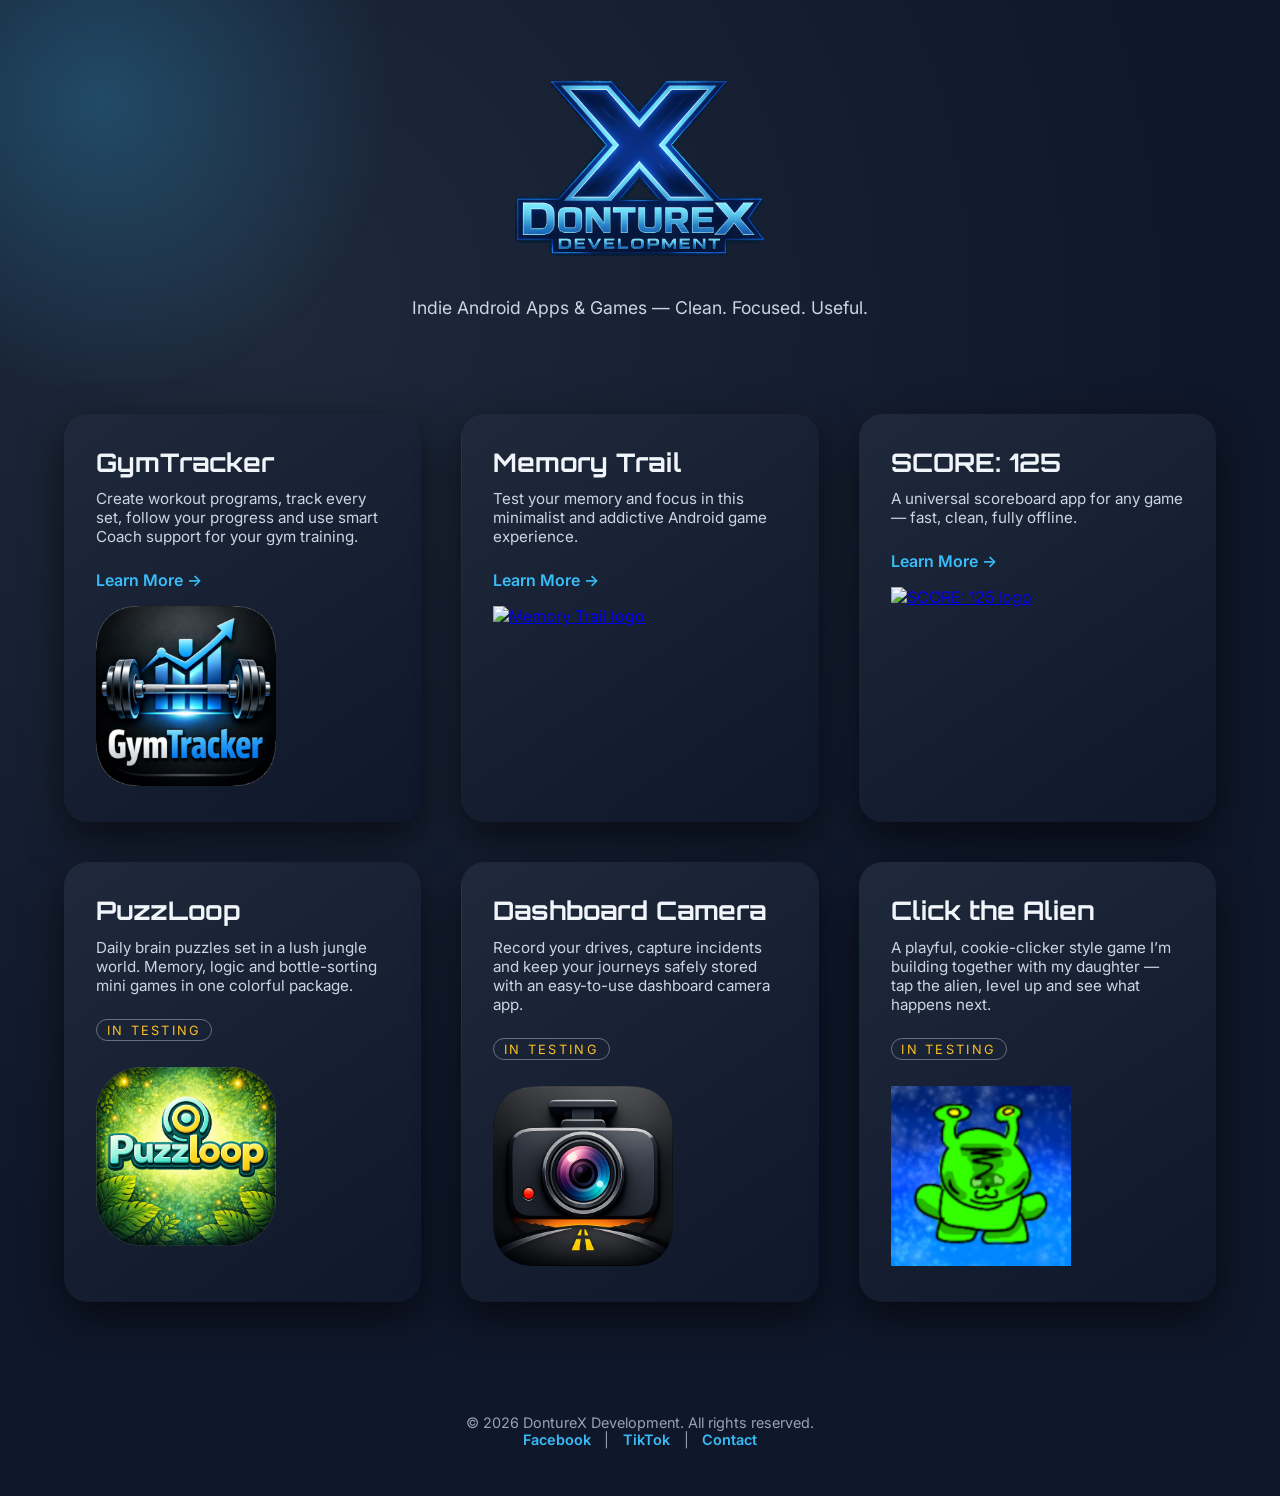
==== commit 0a159f22: "Update meta description and header content" ====
--- a/index.html
+++ b/index.html
@@ -4,25 +4,31 @@
     <meta charset="UTF-8">
     <meta name="viewport" content="width=device-width, initial-scale=1.0">
     <title>DontureX Development</title>
+
     <!-- Meta -->
-    <meta name="description" content="DontureX Development creates clean, focused, and addictive indie Android games and apps like Memory Trail, SCORE: 125, PuzzLoop, GymTracker, Dashboard Camera and Click the Alien.">
+    <meta name="description" content="DontureX Development creates clean and focused indie Android apps and games like GymTracker, Memory Trail, SCORE: 125, PuzzLoop, Dashboard Camera and Click the Alien.">
     <meta name="theme-color" content="#0f172a">
+
     <!-- Favicon -->
     <link rel="icon" type="image/x-icon" href="images/favicon.ico">
     <link rel="icon" type="image/png" sizes="32x32" href="images/logo.png">
     <link rel="apple-touch-icon" sizes="180x180" href="images/logo.png">
+
     <!-- Fonts -->
     <link rel="preconnect" href="https://fonts.googleapis.com">
     <link rel="preconnect" href="https://fonts.gstatic.com" crossorigin>
     <link href="https://fonts.googleapis.com/css2?family=Orbitron:wght@500;700&family=Inter:wght@400;600&display=swap" rel="stylesheet">
+
     <style>
         * { box-sizing: border-box; margin: 0; padding: 0; }
+
         body {
             font-family: 'Inter', sans-serif;
             background: radial-gradient(circle at 20% 20%, #1e293b, #0f172a 60%);
             color: #f1f5f9;
             overflow-x: hidden;
         }
+
         body::before {
             content: "";
             position: fixed;
@@ -34,47 +40,57 @@
             animation: floatGlow 12s ease-in-out infinite alternate;
             z-index: -1;
         }
+
         @keyframes floatGlow {
             from { transform: translate(0,0) scale(1); }
             to { transform: translate(150px,100px) scale(1.2); }
         }
+
         header {
             text-align: center;
             padding: 5rem 1rem 3rem;
             animation: fadeIn 1.2s ease forwards;
         }
+
         @keyframes fadeIn {
             from { opacity: 0; transform: translateY(20px); }
             to { opacity: 1; transform: translateY(0); }
         }
+
         header img {
             width: 250px;
             margin-bottom: 1.5rem;
             transition: transform 0.4s ease;
         }
+
         header img:hover {
             transform: rotate(-5deg) scale(1.05);
         }
+
         h1 {
             font-family: 'Orbitron', sans-serif;
             font-size: 2.8rem;
             letter-spacing: 2px;
         }
+
         .tagline {
             margin-top: 0.8rem;
             font-size: 1.1rem;
             color: #cbd5e1;
         }
+
         .container {
             max-width: 1200px;
             margin: 3rem auto;
             padding: 0 1.5rem;
         }
+
         .games-grid {
             display: grid;
             grid-template-columns: repeat(auto-fit, minmax(300px, 1fr));
             gap: 2.5rem;
         }
+
         .game-card {
             background: linear-gradient(145deg, #1e293b, #0f172a);
             border-radius: 24px;
@@ -87,15 +103,18 @@
             transform: translateY(30px);
             animation: cardFade 0.8s ease forwards;
         }
+
         .game-card:nth-child(1) { animation-delay: 0.2s; }
         .game-card:nth-child(2) { animation-delay: 0.4s; }
         .game-card:nth-child(3) { animation-delay: 0.6s; }
         .game-card:nth-child(4) { animation-delay: 0.8s; }
         .game-card:nth-child(5) { animation-delay: 1.0s; }
         .game-card:nth-child(6) { animation-delay: 1.2s; }
+
         @keyframes cardFade {
             to { opacity: 1; transform: translateY(0); }
         }
+
         .game-card::before {
             content: "";
             position: absolute;
@@ -104,23 +123,28 @@
             transform: translateX(-100%);
             transition: transform 0.6s ease;
         }
+
         .game-card:hover::before {
             transform: translateX(100%);
         }
+
         .game-card:hover {
             transform: translateY(-10px);
             box-shadow: 0 20px 60px rgba(0,0,0,0.8);
         }
+
         .game-card h2 {
             font-family: 'Orbitron', sans-serif;
             margin-bottom: 0.7rem;
             font-size: 1.6rem;
         }
+
         .game-card p {
             font-size: 0.95rem;
             color: #cbd5e1;
             margin-bottom: 1.5rem;
         }
+
         .game-links a {
             display: inline-block;
             margin-right: 1rem;
@@ -129,18 +153,22 @@
             color: #38bdf8;
             transition: opacity 0.2s ease;
         }
+
         .game-links a:hover {
             opacity: 0.7;
         }
+
         .play-badge {
             margin-top: 1rem;
             max-width: 180px;
             transition: transform 0.2s ease;
             cursor: pointer;
         }
+
         .play-badge:hover {
             transform: scale(1.05);
         }
+
         .coming-soon-label {
             display: inline-block;
             margin-bottom: 0.6rem;
@@ -156,13 +184,16 @@
             cursor: pointer;
             background: transparent;
         }
+
         .coming-soon-label:hover {
             opacity: 0.8;
             transform: scale(1.05);
         }
+
         .coming-soon-label span {
             color: #fbbf24;
         }
+
         footer {
             text-align: center;
             padding: 3rem 1rem;
@@ -170,16 +201,18 @@
             font-size: 0.9rem;
             color: #94a3b8;
         }
+
         .social-links a {
             margin: 0 0.6rem;
             color: #38bdf8;
             text-decoration: none;
             font-weight: 600;
         }
+
         .social-links a:hover {
             opacity: 0.7;
         }
-        /* Popup overlay – jää, mutta ei käytössä kun comingSoonPopup=false kaikilla */
+
         .popup-overlay {
             position: fixed;
             inset: 0;
@@ -189,6 +222,7 @@
             justify-content: center;
             z-index: 50;
         }
+
         .popup-content {
             background: linear-gradient(145deg, #1e293b, #020617);
             border-radius: 20px;
@@ -199,16 +233,19 @@
             box-shadow: 0 20px 60px rgba(0,0,0,0.9);
             border: 1px solid rgba(148,163,184,0.4);
         }
+
         .popup-title {
             font-family: 'Orbitron', sans-serif;
             font-size: 1.4rem;
             margin-bottom: 0.75rem;
         }
+
         .popup-text {
             font-size: 0.95rem;
             color: #cbd5e1;
             margin-bottom: 1.8rem;
         }
+
         .popup-button {
             padding: 0.6rem 1.6rem;
             border-radius: 999px;
@@ -220,25 +257,30 @@
             font-size: 0.95rem;
             transition: background 0.2s ease, transform 0.2s ease;
         }
+
         .popup-button:hover {
             background: #0ea5e9;
             transform: translateY(-1px);
         }
+
         @media (max-width: 600px) {
             h1 { font-size: 2rem; }
         }
     </style>
 </head>
+
 <body>
 <header>
-    <img src="images/donturex_logo.png" alt="DontureX Development - Indie Android game studio logo">
-    <div class="tagline">Indie Android Game Development — Clean. Focused. Addictive.</div>
+    <img src="images/donturex_logo.png" alt="DontureX Development - Indie Android apps and games studio logo">
+    <div class="tagline">Indie Android Apps & Games — Clean. Focused. Useful.</div>
 </header>
+
 <main>
     <div class="container">
         <div class="games-grid" id="gamesGrid"></div>
     </div>
 </main>
+
 <footer>
     © 2026 DontureX Development. All rights reserved.
     <div class="social-links">
@@ -248,7 +290,6 @@
     </div>
 </footer>
 
-<!-- Popup jää sivulle, mutta sitä ei enää avata -->
 <div class="popup-overlay" id="comingSoonPopup" role="dialog" aria-modal="true" aria-labelledby="popupTitle">
     <div class="popup-content">
         <div class="popup-title" id="popupTitle">Coming Soon</div>
@@ -260,6 +301,14 @@
 <script>
     const games = [
         {
+            title: "GymTracker",
+            description: "Create workout programs, track every set, follow your progress and use smart Coach support for your gym training.",
+            url: "/gymtracker/index.html",
+            badge: "gymtracker/images/ic_GymApp.png",
+            comingSoon: false,
+            comingSoonPopup: false
+        },
+        {
             title: "Memory Trail",
             description: "Test your memory and focus in this minimalist and addictive Android game experience.",
             url: "/memorytrail/",
@@ -281,15 +330,7 @@
             url: "/puzzloop/index.html",
             badge: "puzzloop/images/puzzloop_icon.png",
             comingSoon: true,
-            comingSoonPopup: false   // link goes to the page, label "In testing"
-        },
-        {
-            title: "GymTracker",
-            description: "Track your workouts, follow your progress and keep your training organized — a clean companion for your gym sessions.",
-            url: "/gymtracker/index.html",
-            badge: "gymtracker/images/ic_GymApp.png",
-            comingSoon: true,        // näytetään "In testing" -label
-            comingSoonPopup: false   // ei popupia, vaan linkki
+            comingSoonPopup: false
         },
         {
             title: "Dashboard Camera",
@@ -297,7 +338,7 @@
             url: "/dashboard_camera/index.html",
             badge: "dashboard_camera/images/ic_DashCam.png",
             comingSoon: true,
-            comingSoonPopup: false   // "In testing" + link
+            comingSoonPopup: false
         },
         {
             title: "Click the Alien",
@@ -305,7 +346,7 @@
             url: "/click_the_alien/index.html",
             badge: "click_the_alien/images/alien_thing.png",
             comingSoon: true,
-            comingSoonPopup: false   // "In testing" + link
+            comingSoonPopup: false
         }
     ];
 
@@ -332,12 +373,14 @@
     if (popupCloseBtn) {
         popupCloseBtn.addEventListener("click", closePopup);
     }
+
     if (popup) {
         popup.addEventListener("click", (e) => {
             if (e.target === popup) {
                 closePopup();
             }
         });
+
         document.addEventListener("keydown", (e) => {
             if (e.key === "Escape") {
                 closePopup();
@@ -352,7 +395,6 @@
 
             let linksHtml = "";
 
-            // Kaikki comingSoon (PuzzLoop, GymTracker, Dashboard Camera, Click the Alien) → "In testing" -label linkkinä
             if (game.comingSoon && game.url) {
                 linksHtml = `
                     <a href="${game.url}" class="coming-soon-label" aria-label="${game.title} is in testing">
@@ -361,7 +403,6 @@
                 `;
             }
 
-            // Normaalit "Learn more" -linkit ei-comingSoon-peleille
             if (!game.comingSoon && game.url) {
                 linksHtml = `
                     <div class="game-links">
@@ -372,7 +413,6 @@
 
             let badgeHtml = "";
 
-            // Badge ohjaa aina suoraan sivulle, jos url olemassa
             if (game.url) {
                 badgeHtml = `
                     <a href="${game.url}" aria-label="${game.title}">
@@ -391,12 +431,12 @@
                 ${linksHtml}
                 ${badgeHtml}
             `;
+
             grid.appendChild(card);
         });
 
-        // Popup-delegaatiota ei tarvita enää, mutta jätetään tyhjäksi (ei tee mitään)
-        grid.addEventListener("click", (e) => {
-            // ei popup-käsittelyä
+        grid.addEventListener("click", () => {
+            // No popup handling needed for currently linked product pages.
         });
     }
 </script>
